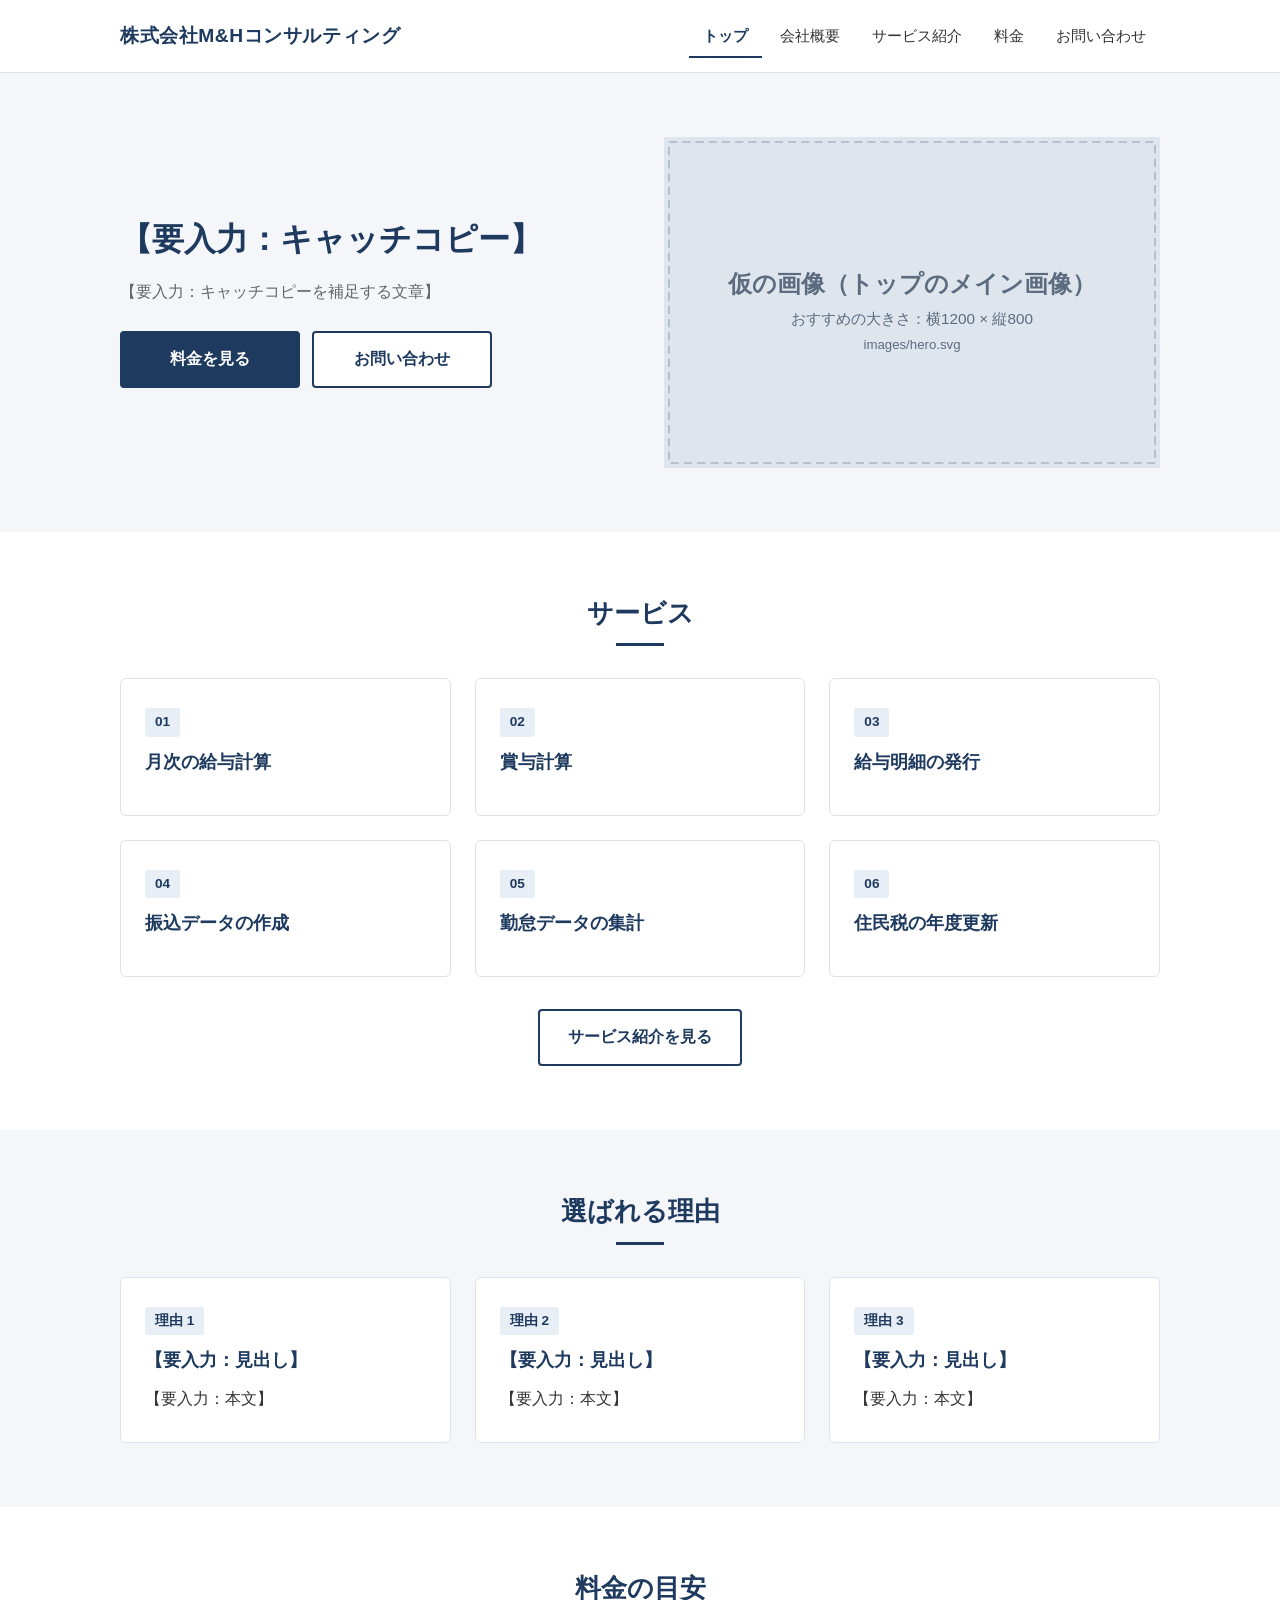
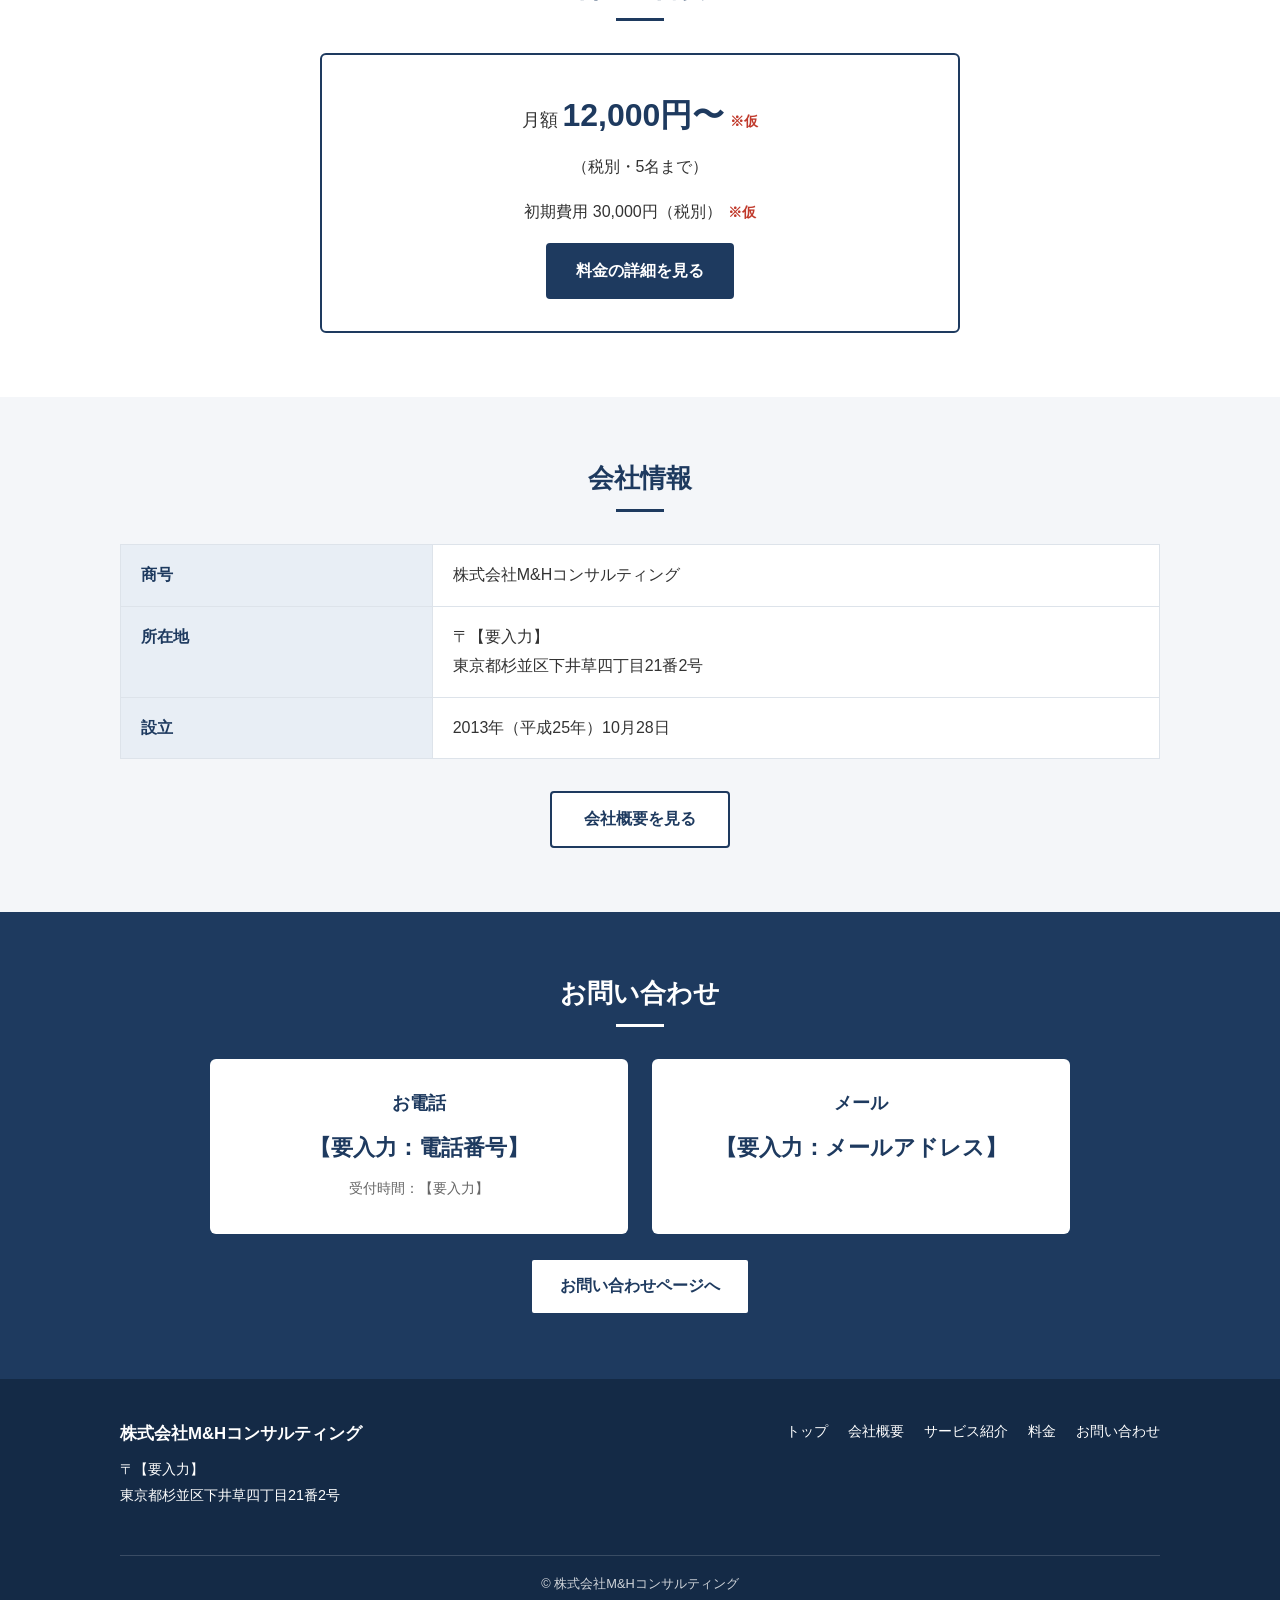
==== index.html @ 479be4f5 "Add company website for M&H Consulting (5 static pages) - Top, company profile, services, pricing an" ====
<!DOCTYPE html>
<html lang="ja">
<head>
  <meta charset="UTF-8">
  <meta name="viewport" content="width=device-width, initial-scale=1">
  <!-- ▼ページの名前（ブラウザのタブに表示されます） -->
  <title>株式会社M&amp;Hコンサルティング｜給与計算代行</title>
  <!-- ▼検索結果に表示される説明文 -->
  <meta name="description" content="【要入力：検索結果に表示される説明文（100文字程度）】">
  <link rel="stylesheet" href="css/style.css">
</head>
<body>

  <!-- ===== ヘッダー（全ページ共通：変更するときは5ファイルすべて直してください） ===== -->
  <header class="site-header">
    <div class="container header-inner">
      <a href="index.html" class="logo">株式会社M&amp;Hコンサルティング</a>
      <nav class="global-nav" aria-label="メインメニュー">
        <ul>
          <li><a href="index.html" aria-current="page">トップ</a></li>
          <li><a href="company.html">会社概要</a></li>
          <li><a href="services.html">サービス紹介</a></li>
          <li><a href="pricing.html">料金</a></li>
          <li><a href="contact.html">お問い合わせ</a></li>
        </ul>
      </nav>
    </div>
  </header>
  <!-- ===== ヘッダーここまで ===== -->

  <main>

    <!-- ===== メイン部分（キャッチコピーと画像） ===== -->
    <section class="hero">
      <div class="container hero-inner">
        <div>
          <!-- ▼キャッチコピー -->
          <h1 class="hero-title">【要入力：キャッチコピー】</h1>
          <!-- ▼キャッチコピーの下の文章 -->
          <p class="hero-lead">【要入力：キャッチコピーを補足する文章】</p>
          <div class="btn-group">
            <a href="pricing.html" class="btn btn-primary">料金を見る</a>
            <a href="contact.html" class="btn btn-outline">お問い合わせ</a>
          </div>
        </div>
        <div>
          <!-- ▼メイン画像（差し替え方は README.md を参照） -->
          <img src="images/hero.svg" alt="メイン画像" width="1200" height="800">
        </div>
      </div>
    </section>

    <!-- ===== サービス ===== -->
    <section class="section">
      <div class="container">
        <h2 class="section-title">サービス</h2>
        <div class="card-grid card-grid-compact">
          <div class="card">
            <span class="card-number">01</span>
            <h3>月次の給与計算</h3>
          </div>
          <div class="card">
            <span class="card-number">02</span>
            <h3>賞与計算</h3>
          </div>
          <div class="card">
            <span class="card-number">03</span>
            <h3>給与明細の発行</h3>
          </div>
          <div class="card">
            <span class="card-number">04</span>
            <h3>振込データの作成</h3>
          </div>
          <div class="card">
            <span class="card-number">05</span>
            <h3>勤怠データの集計</h3>
          </div>
          <div class="card">
            <span class="card-number">06</span>
            <h3>住民税の年度更新</h3>
          </div>
        </div>
        <div class="section-more">
          <a href="services.html" class="btn btn-outline">サービス紹介を見る</a>
        </div>
      </div>
    </section>

    <!-- ===== 選ばれる理由 ===== -->
    <section class="section section-gray">
      <div class="container">
        <h2 class="section-title">選ばれる理由</h2>
        <div class="card-grid">
          <div class="card">
            <span class="card-number">理由 1</span>
            <h3>【要入力：見出し】</h3>
            <p>【要入力：本文】</p>
          </div>
          <div class="card">
            <span class="card-number">理由 2</span>
            <h3>【要入力：見出し】</h3>
            <p>【要入力：本文】</p>
          </div>
          <div class="card">
            <span class="card-number">理由 3</span>
            <h3>【要入力：見出し】</h3>
            <p>【要入力：本文】</p>
          </div>
        </div>
      </div>
    </section>

    <!-- ===== 料金の目安（料金ページの金額を変えたら、ここも直してください） ===== -->
    <section class="section">
      <div class="container">
        <h2 class="section-title">料金の目安</h2>
        <div class="price-summary">
          <p class="price-summary-main">月額 <strong>12,000円〜</strong><span class="temp">※仮</span></p>
          <p>（税別・5名まで）</p>
          <p>初期費用 30,000円（税別）<span class="temp">※仮</span></p>
          <a href="pricing.html" class="btn btn-primary">料金の詳細を見る</a>
        </div>
      </div>
    </section>

    <!-- ===== 会社情報 ===== -->
    <section class="section section-gray">
      <div class="container">
        <h2 class="section-title">会社情報</h2>
        <table class="info-table">
          <tr>
            <th>商号</th>
            <td>株式会社M&amp;Hコンサルティング</td>
          </tr>
          <tr>
            <th>所在地</th>
            <td>〒【要入力】<br>東京都杉並区下井草四丁目21番2号</td>
          </tr>
          <tr>
            <th>設立</th>
            <td>2013年（平成25年）10月28日</td>
          </tr>
        </table>
        <div class="section-more">
          <a href="company.html" class="btn btn-outline">会社概要を見る</a>
        </div>
      </div>
    </section>

    <!-- ===== お問い合わせ（電話番号・メールは、トップ・会社概要・お問い合わせの3ページにあります） ===== -->
    <section class="section cta">
      <div class="container">
        <h2 class="section-title">お問い合わせ</h2>
        <div class="contact-grid">
          <div class="contact-box">
            <h3>お電話</h3>
            <!-- ▼電話番号：「tel:」のあとはハイフンなしの数字（例 tel:0312345678） -->
            <p class="contact-value"><a href="tel:【要入力】">【要入力：電話番号】</a></p>
            <p class="contact-sub">受付時間：【要入力】</p>
          </div>
          <div class="contact-box">
            <h3>メール</h3>
            <!-- ▼メールアドレス：「mailto:」のあとと、表示する文字の2か所 -->
            <p class="contact-value"><a href="mailto:【要入力】">【要入力：メールアドレス】</a></p>
          </div>
        </div>
        <div class="btn-group btn-group-center">
          <a href="contact.html" class="btn btn-outline">お問い合わせページへ</a>
        </div>
      </div>
    </section>

  </main>

  <!-- ===== フッター（全ページ共通：変更するときは5ファイルすべて直してください） ===== -->
  <footer class="site-footer">
    <div class="container">
      <div class="footer-inner">
        <div>
          <p class="footer-name">株式会社M&amp;Hコンサルティング</p>
          <p>〒【要入力】<br>東京都杉並区下井草四丁目21番2号</p>
        </div>
        <nav class="footer-nav" aria-label="フッターメニュー">
          <ul>
            <li><a href="index.html">トップ</a></li>
            <li><a href="company.html">会社概要</a></li>
            <li><a href="services.html">サービス紹介</a></li>
            <li><a href="pricing.html">料金</a></li>
            <li><a href="contact.html">お問い合わせ</a></li>
          </ul>
        </nav>
      </div>
      <p class="copyright">&copy; 株式会社M&amp;Hコンサルティング</p>
    </div>
  </footer>
  <!-- ===== フッターここまで ===== -->

</body>
</html>
---- css/style.css ----
@charset "UTF-8";

/* =========================================================
   株式会社M&Hコンサルティング 共通スタイル
   ---------------------------------------------------------
   ・サイト全体の色は、すぐ下の「色の設定」で変更できます。
   ・このファイルは5ページすべてで共通です。
   ========================================================= */

/* ---------- 色・文字・幅の設定（ここを変えるとサイト全体が変わります） ---------- */
:root {
  --color-main: #1e3a5f;        /* メインの色（濃い紺）：見出し・ボタン・フッター */
  --color-main-dark: #142a46;   /* メインの色の濃いめ：ボタンにマウスを乗せたとき */
  --color-main-light: #e8eef5;  /* メインの色の薄いめ：表の見出し・番号の背景 */
  --color-text: #333333;        /* 本文の文字色 */
  --color-text-light: #666666;  /* 補足の文字色 */
  --color-bg: #ffffff;          /* 基本の背景色 */
  --color-bg-gray: #f4f6f9;     /* 区切り用の薄いグレーの背景色 */
  --color-border: #dde3ea;      /* 線の色 */
  --color-temp: #c0392b;        /* 「※仮」の文字色 */
  --color-notice-bg: #fff4e5;   /* 注意枠の背景色 */
  --color-notice-border: #e8a33d; /* 注意枠の線の色 */

  --font-base: "Hiragino Kaku Gothic ProN", "Hiragino Sans", "Noto Sans JP",
    "Yu Gothic", "YuGothic", Meiryo, sans-serif;

  --max-width: 1080px;          /* ページの最大の横幅 */
}

/* ---------- 基本 ---------- */
*,
*::before,
*::after {
  box-sizing: border-box;
}

html {
  -webkit-text-size-adjust: 100%;
}

body {
  margin: 0;
  font-family: var(--font-base);
  font-size: 16px;
  line-height: 1.8;
  color: var(--color-text);
  background: var(--color-bg);
}

img {
  display: block;
  max-width: 100%;
  height: auto;
}

a {
  color: var(--color-main);
}

h1,
h2,
h3 {
  line-height: 1.4;
  color: var(--color-main);
}

p {
  margin: 0 0 1em;
}

.container {
  width: 100%;
  max-width: var(--max-width);
  margin: 0 auto;
  padding: 0 20px;
}

/* 料金ページなど、横幅を少し狭くしたいところ */
.container-narrow {
  max-width: 860px;
}

/* ---------- ヘッダー（ページ上部） ---------- */
.site-header {
  background: var(--color-bg);
  border-bottom: 1px solid var(--color-border);
}

.header-inner {
  display: flex;
  align-items: center;
  justify-content: space-between;
  gap: 16px;
  min-height: 72px;
}

.logo {
  font-size: 1.2rem;
  font-weight: bold;
  color: var(--color-main);
  text-decoration: none;
  letter-spacing: 0.03em;
}

.global-nav ul {
  display: flex;
  flex-wrap: wrap;
  gap: 4px;
  margin: 0;
  padding: 0;
  list-style: none;
}

.global-nav a {
  display: block;
  padding: 8px 14px;
  color: var(--color-text);
  text-decoration: none;
  font-size: 0.95rem;
  border-radius: 4px;
}

.global-nav a:hover {
  background: var(--color-bg-gray);
}

/* 今見ているページのメニューを目立たせる */
.global-nav a[aria-current="page"] {
  color: var(--color-main);
  font-weight: bold;
  box-shadow: inset 0 -2px 0 var(--color-main);
  border-radius: 0;
}

/* ---------- トップのメイン部分 ---------- */
.hero {
  background: var(--color-bg-gray);
  padding: 64px 0;
}

.hero-inner {
  display: grid;
  grid-template-columns: 1fr 1fr;
  gap: 48px;
  align-items: center;
}

.hero-title {
  margin: 0 0 16px;
  font-size: 2rem;
}

.hero-lead {
  color: var(--color-text-light);
}

/* ---------- 下層ページの見出し帯 ---------- */
.page-header {
  background: var(--color-main);
  color: #fff;
  padding: 40px 0;
}

.page-header h1 {
  margin: 0;
  color: #fff;
  font-size: 1.8rem;
}

.page-header-en {
  margin: 0 0 4px;
  font-size: 0.85rem;
  letter-spacing: 0.2em;
  opacity: 0.8;
}

/* ---------- セクション（区切り） ---------- */
.section {
  padding: 64px 0;
}

.section-gray {
  background: var(--color-bg-gray);
}

.section-title {
  margin: 0 0 32px;
  font-size: 1.6rem;
  text-align: center;
}

.section-title::after {
  content: "";
  display: block;
  width: 48px;
  height: 3px;
  margin: 12px auto 0;
  background: var(--color-main);
}

.section-lead {
  max-width: 760px;
  margin: 0 auto 32px;
  text-align: center;
}

.sub-title {
  margin: 40px 0 16px;
  padding-left: 12px;
  font-size: 1.25rem;
  border-left: 4px solid var(--color-main);
}

.section-more {
  margin-top: 32px;
  text-align: center;
}

/* ---------- ボタン ---------- */
.btn-group {
  display: flex;
  flex-wrap: wrap;
  gap: 12px;
  margin-top: 24px;
}

.btn-group-center {
  justify-content: center;
}

.btn {
  display: inline-block;
  min-width: 180px;
  padding: 12px 28px;
  border: 2px solid var(--color-main);
  border-radius: 4px;
  font-weight: bold;
  text-align: center;
  text-decoration: none;
  transition: background 0.2s, color 0.2s;
}

.btn-primary {
  background: var(--color-main);
  color: #fff;
}

.btn-primary:hover {
  background: var(--color-main-dark);
  border-color: var(--color-main-dark);
}

.btn-outline {
  background: var(--color-bg);
  color: var(--color-main);
}

.btn-outline:hover {
  background: var(--color-main-light);
}

/* ---------- カード（サービス・選ばれる理由など） ---------- */
.card-grid {
  display: grid;
  grid-template-columns: repeat(3, 1fr);
  gap: 24px;
}

.card {
  padding: 28px 24px;
  background: var(--color-bg);
  border: 1px solid var(--color-border);
  border-radius: 6px;
}

.card h3 {
  margin: 0 0 12px;
  font-size: 1.15rem;
}

.card p:last-child {
  margin-bottom: 0;
}

.card-number {
  display: inline-block;
  margin-bottom: 12px;
  padding: 2px 10px;
  background: var(--color-main-light);
  color: var(--color-main);
  font-size: 0.85rem;
  font-weight: bold;
  border-radius: 3px;
}

/* ---------- 2列の配置（画像＋文章） ---------- */
.media {
  display: grid;
  grid-template-columns: 280px 1fr;
  gap: 40px;
  align-items: start;
}

.media-wide {
  grid-template-columns: 1fr 1fr;
  align-items: center;
}

.signature {
  margin-top: 24px;
  text-align: right;
  font-weight: bold;
}

/* ---------- 表 ---------- */
.info-table,
.price-table {
  width: 100%;
  border-collapse: collapse;
  background: var(--color-bg);
}

.info-table th,
.info-table td,
.price-table th,
.price-table td {
  padding: 16px 20px;
  border: 1px solid var(--color-border);
  text-align: left;
  vertical-align: top;
}

.info-table th,
.price-table th {
  width: 30%;
  background: var(--color-main-light);
  color: var(--color-main);
  font-weight: bold;
}

.price-table td {
  font-size: 1.1rem;
  font-weight: bold;
}

.price-table caption {
  padding-bottom: 8px;
  text-align: left;
  color: var(--color-text-light);
  font-size: 0.9rem;
}

.plain-list {
  margin: 0;
  padding-left: 1.2em;
}

/* ---------- 料金の目安（トップ） ---------- */
.price-summary {
  max-width: 640px;
  margin: 0 auto;
  padding: 32px;
  background: var(--color-bg);
  border: 2px solid var(--color-main);
  border-radius: 6px;
  text-align: center;
}

.price-summary-main {
  margin: 0 0 8px;
  font-size: 1.1rem;
}

.price-summary-main strong {
  font-size: 2rem;
  color: var(--color-main);
}

/* ---------- 「※仮」の表示と注意枠 ---------- */
.temp {
  margin-left: 6px;
  color: var(--color-temp);
  font-size: 0.85rem;
  font-weight: bold;
}

.notice {
  margin: 0 0 40px;
  padding: 20px 24px;
  background: var(--color-notice-bg);
  border: 2px solid var(--color-notice-border);
  border-radius: 6px;
}

.notice p:last-child {
  margin-bottom: 0;
}

.note-list {
  margin: 0;
  padding-left: 1.2em;
  color: var(--color-text-light);
  font-size: 0.95rem;
}

.card-grid + .note-list {
  margin-top: 24px;
}

.note-list + .btn-group {
  margin-top: 40px;
}

/* ---------- ご依頼の流れ ---------- */
.flow {
  max-width: 760px;
  margin: 0 auto;
  padding: 0;
  list-style: none;
  counter-reset: flow;
}

.flow li {
  position: relative;
  margin-bottom: 16px;
  padding: 20px 24px 20px 80px;
  background: var(--color-bg);
  border: 1px solid var(--color-border);
  border-radius: 6px;
  counter-increment: flow;
}

.flow li::before {
  content: counter(flow);
  position: absolute;
  top: 20px;
  left: 24px;
  width: 36px;
  height: 36px;
  border-radius: 50%;
  background: var(--color-main);
  color: #fff;
  font-weight: bold;
  line-height: 36px;
  text-align: center;
}

.flow h3 {
  margin: 0 0 4px;
  font-size: 1.1rem;
}

.flow p {
  margin: 0;
}

/* ---------- お問い合わせ ---------- */
.contact-grid {
  display: grid;
  grid-template-columns: 1fr 1fr;
  gap: 24px;
  max-width: 860px;
  margin: 0 auto;
}

.contact-box {
  padding: 32px 24px;
  background: var(--color-bg);
  border: 1px solid var(--color-border);
  border-radius: 6px;
  text-align: center;
}

.contact-box h2,
.contact-box h3 {
  margin: 0 0 12px;
  font-size: 1.1rem;
}

.contact-value {
  margin: 0 0 8px;
  font-size: 1.4rem;
  font-weight: bold;
  word-break: break-all;
}

.contact-value a {
  text-decoration: none;
}

.contact-sub {
  margin: 0;
  color: var(--color-text-light);
  font-size: 0.9rem;
}

/* トップの一番下のお問い合わせ帯 */
.cta {
  background: var(--color-main);
  color: #fff;
}

.cta .section-title {
  color: #fff;
}

.cta .section-title::after {
  background: #fff;
}

.cta .contact-box {
  border: none;
}

.cta .contact-box h3 {
  color: var(--color-main);
}

.cta .contact-box {
  color: var(--color-text);
}

/* ---------- フッター（ページ下部） ---------- */
.site-footer {
  background: var(--color-main-dark);
  color: #fff;
  padding: 40px 0 16px;
  font-size: 0.9rem;
}

.footer-inner {
  display: flex;
  flex-wrap: wrap;
  justify-content: space-between;
  gap: 24px;
}

.footer-name {
  margin-bottom: 8px;
  font-size: 1.05rem;
  font-weight: bold;
}

.footer-nav ul {
  display: flex;
  flex-wrap: wrap;
  gap: 8px 20px;
  margin: 0;
  padding: 0;
  list-style: none;
}

.footer-nav a {
  color: #fff;
  text-decoration: none;
}

.footer-nav a:hover {
  text-decoration: underline;
}

.copyright {
  margin: 32px 0 0;
  padding-top: 16px;
  border-top: 1px solid rgba(255, 255, 255, 0.2);
  text-align: center;
  font-size: 0.8rem;
  opacity: 0.8;
}

/* =========================================================
   スマホ・タブレット向け（画面の幅が狭いときの表示）
   ========================================================= */

/* タブレット（幅960px以下） */
@media (max-width: 960px) {
  .card-grid {
    grid-template-columns: repeat(2, 1fr);
  }
}

/* スマホ（幅768px以下） */
@media (max-width: 768px) {
  body {
    font-size: 15px;
  }

  /* ヘッダー：社名の下にメニューを折り返して並べる */
  .header-inner {
    flex-direction: column;
    gap: 8px;
    padding-top: 12px;
    padding-bottom: 8px;
  }

  .logo {
    font-size: 1.1rem;
  }

  .global-nav ul {
    justify-content: center;
  }

  .global-nav a {
    padding: 6px 10px;
    font-size: 0.9rem;
  }

  .hero {
    padding: 40px 0;
  }

  .hero-inner,
  .media,
  .media-wide,
  .contact-grid {
    grid-template-columns: 1fr;
    gap: 24px;
  }

  .hero-title {
    font-size: 1.5rem;
  }

  .media img {
    max-width: 240px;
    margin: 0 auto;
  }

  .media-wide img {
    max-width: 100%;
  }

  .page-header {
    padding: 28px 0;
  }

  .page-header h1 {
    font-size: 1.5rem;
  }

  .section {
    padding: 48px 0;
  }

  .section-title {
    font-size: 1.35rem;
  }

  .card-grid {
    grid-template-columns: 1fr;
  }

  /* トップのサービス（業務名だけのカード）はスマホでも2列 */
  .card-grid-compact {
    grid-template-columns: repeat(2, 1fr);
    gap: 12px;
  }

  .card-grid-compact .card {
    padding: 16px 12px;
  }

  .card-grid-compact .card h3 {
    margin: 0;
    font-size: 1rem;
  }

  .btn {
    width: 100%;
  }

  /* 表：項目と内容を縦に並べる */
  .info-table th,
  .info-table td {
    display: block;
    width: 100%;
  }

  .info-table th {
    padding: 8px 16px;
    border-bottom: none;
  }

  .info-table td {
    padding: 12px 16px;
  }

  .price-table th,
  .price-table td {
    padding: 12px;
  }

  .price-table th {
    width: 55%;
  }

  .price-table td {
    font-size: 1rem;
  }

  .flow li {
    padding: 16px 16px 16px 64px;
  }

  .flow li::before {
    top: 16px;
    left: 16px;
  }

  .price-summary {
    padding: 24px 16px;
  }

  .price-summary-main strong {
    font-size: 1.6rem;
  }
}
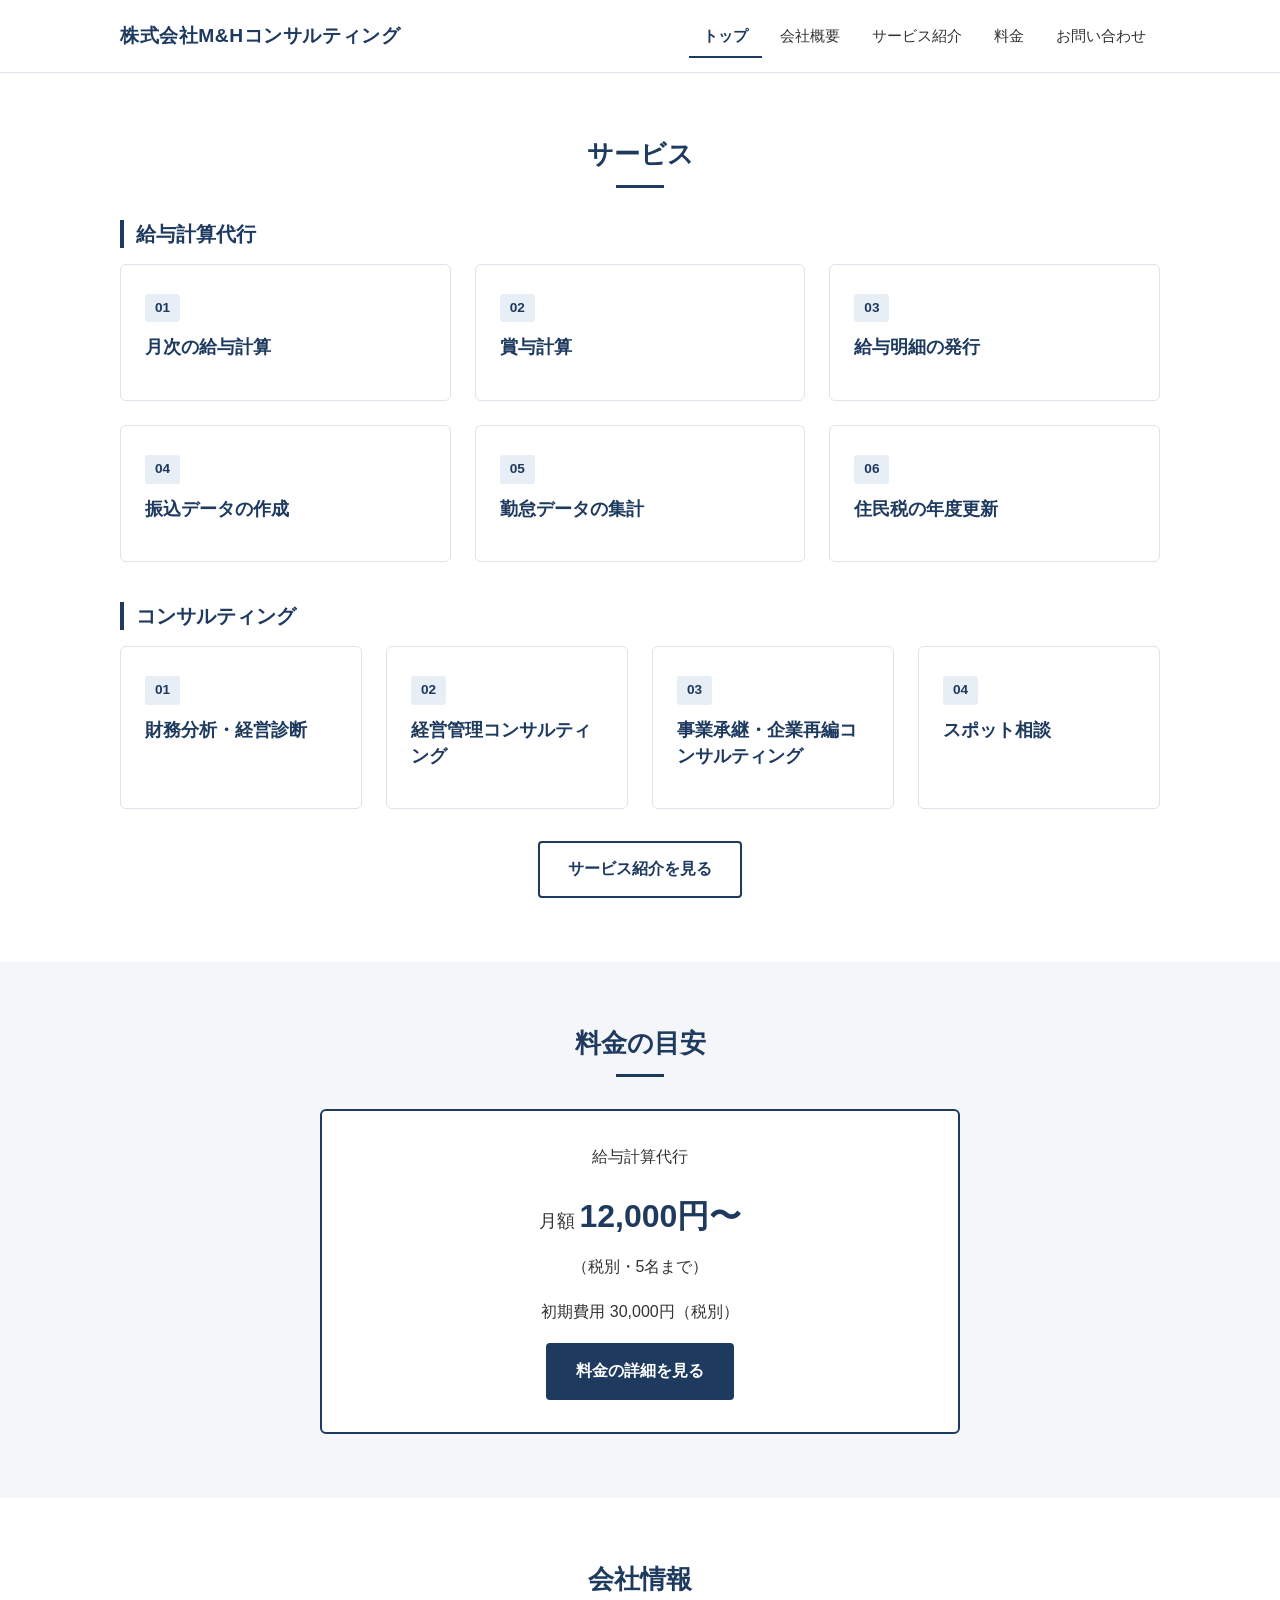
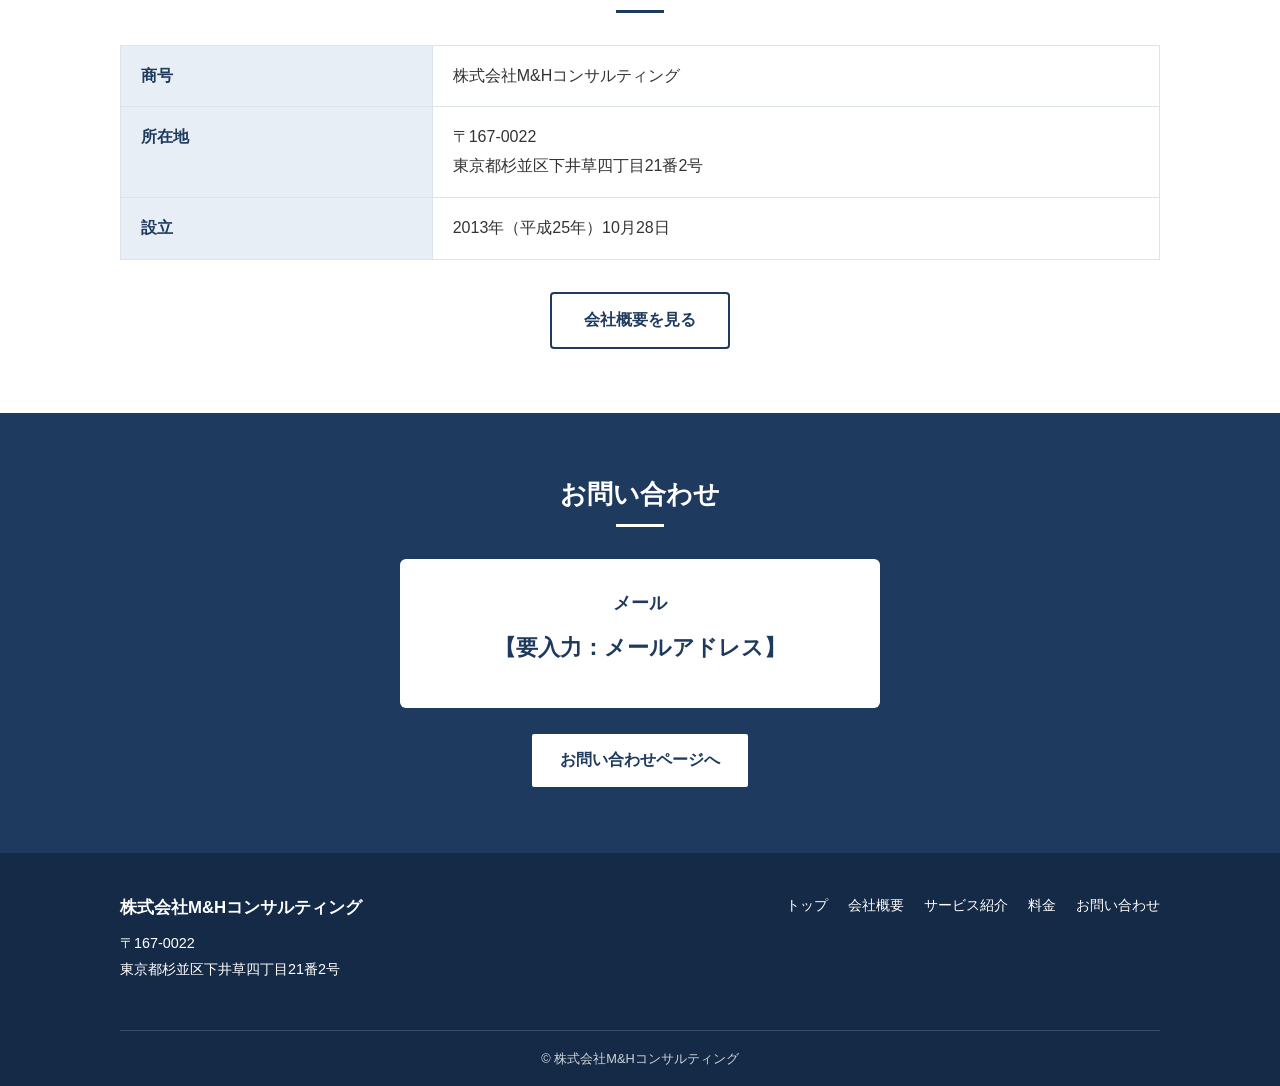
==== commit 72901654: "Revise site per review: simplify top/company, rebuild services, add consulting prices - Top: remove " ====
--- a/index.html
+++ b/index.html
@@ -4,7 +4,7 @@
   <meta charset="UTF-8">
   <meta name="viewport" content="width=device-width, initial-scale=1">
   <!-- ▼ページの名前（ブラウザのタブに表示されます） -->
-  <title>株式会社M&amp;Hコンサルティング｜給与計算代行</title>
+  <title>株式会社M&amp;Hコンサルティング｜給与計算代行・経営コンサルティング</title>
   <!-- ▼検索結果に表示される説明文 -->
   <meta name="description" content="【要入力：検索結果に表示される説明文（100文字程度）】">
   <link rel="stylesheet" href="css/style.css">
@@ -12,9 +12,10 @@
 <body>
 
   <!-- ===== ヘッダー（全ページ共通：変更するときは5ファイルすべて直してください） ===== -->
+  <!-- ※トップページだけ、社名を <h1> で囲んでいます（検索エンジン向け。見た目は他のページと同じです） -->
   <header class="site-header">
     <div class="container header-inner">
-      <a href="index.html" class="logo">株式会社M&amp;Hコンサルティング</a>
+      <h1 class="logo-heading"><a href="index.html" class="logo">株式会社M&amp;Hコンサルティング</a></h1>
       <nav class="global-nav" aria-label="メインメニュー">
         <ul>
           <li><a href="index.html" aria-current="page">トップ</a></li>
@@ -30,101 +31,81 @@
 
   <main>
 
-    <!-- ===== メイン部分（キャッチコピーと画像） ===== -->
-    <section class="hero">
-      <div class="container hero-inner">
-        <div>
-          <!-- ▼キャッチコピー -->
-          <h1 class="hero-title">【要入力：キャッチコピー】</h1>
-          <!-- ▼キャッチコピーの下の文章 -->
-          <p class="hero-lead">【要入力：キャッチコピーを補足する文章】</p>
-          <div class="btn-group">
-            <a href="pricing.html" class="btn btn-primary">料金を見る</a>
-            <a href="contact.html" class="btn btn-outline">お問い合わせ</a>
-          </div>
-        </div>
-        <div>
-          <!-- ▼メイン画像（差し替え方は README.md を参照） -->
-          <img src="images/hero.svg" alt="メイン画像" width="1200" height="800">
-        </div>
-      </div>
-    </section>
-
     <!-- ===== サービス ===== -->
     <section class="section">
       <div class="container">
         <h2 class="section-title">サービス</h2>
+
+        <h3 class="sub-title">給与計算代行</h3>
         <div class="card-grid card-grid-compact">
           <div class="card">
             <span class="card-number">01</span>
-            <h3>月次の給与計算</h3>
+            <h4>月次の給与計算</h4>
           </div>
           <div class="card">
             <span class="card-number">02</span>
-            <h3>賞与計算</h3>
+            <h4>賞与計算</h4>
           </div>
           <div class="card">
             <span class="card-number">03</span>
-            <h3>給与明細の発行</h3>
+            <h4>給与明細の発行</h4>
           </div>
           <div class="card">
             <span class="card-number">04</span>
-            <h3>振込データの作成</h3>
+            <h4>振込データの作成</h4>
           </div>
           <div class="card">
             <span class="card-number">05</span>
-            <h3>勤怠データの集計</h3>
+            <h4>勤怠データの集計</h4>
           </div>
           <div class="card">
             <span class="card-number">06</span>
-            <h3>住民税の年度更新</h3>
+            <h4>住民税の年度更新</h4>
           </div>
         </div>
+
+        <h3 class="sub-title">コンサルティング</h3>
+        <div class="card-grid card-grid-4 card-grid-compact">
+          <div class="card">
+            <span class="card-number">01</span>
+            <h4>財務分析・経営診断</h4>
+          </div>
+          <div class="card">
+            <span class="card-number">02</span>
+            <h4>経営管理コンサルティング</h4>
+          </div>
+          <div class="card">
+            <span class="card-number">03</span>
+            <h4>事業承継・企業再編コンサルティング</h4>
+          </div>
+          <div class="card">
+            <span class="card-number">04</span>
+            <h4>スポット相談</h4>
+          </div>
+        </div>
+
         <div class="section-more">
           <a href="services.html" class="btn btn-outline">サービス紹介を見る</a>
         </div>
       </div>
     </section>
 
-    <!-- ===== 選ばれる理由 ===== -->
+    <!-- ===== 料金の目安（料金ページの金額を変えたら、ここも直してください） ===== -->
     <section class="section section-gray">
-      <div class="container">
-        <h2 class="section-title">選ばれる理由</h2>
-        <div class="card-grid">
-          <div class="card">
-            <span class="card-number">理由 1</span>
-            <h3>【要入力：見出し】</h3>
-            <p>【要入力：本文】</p>
-          </div>
-          <div class="card">
-            <span class="card-number">理由 2</span>
-            <h3>【要入力：見出し】</h3>
-            <p>【要入力：本文】</p>
-          </div>
-          <div class="card">
-            <span class="card-number">理由 3</span>
-            <h3>【要入力：見出し】</h3>
-            <p>【要入力：本文】</p>
-          </div>
-        </div>
-      </div>
-    </section>
-
-    <!-- ===== 料金の目安（料金ページの金額を変えたら、ここも直してください） ===== -->
-    <section class="section">
       <div class="container">
         <h2 class="section-title">料金の目安</h2>
         <div class="price-summary">
-          <p class="price-summary-main">月額 <strong>12,000円〜</strong><span class="temp">※仮</span></p>
+          <p>給与計算代行</p>
+          <p class="price-summary-main">月額 <strong>12,000円〜</strong></p>
           <p>（税別・5名まで）</p>
-          <p>初期費用 30,000円（税別）<span class="temp">※仮</span></p>
+          <p>初期費用 30,000円（税別）</p>
           <a href="pricing.html" class="btn btn-primary">料金の詳細を見る</a>
         </div>
       </div>
     </section>
 
     <!-- ===== 会社情報 ===== -->
-    <section class="section section-gray">
+    <section class="section">
       <div class="container">
         <h2 class="section-title">会社情報</h2>
         <table class="info-table">
@@ -134,7 +115,7 @@
           </tr>
           <tr>
             <th>所在地</th>
-            <td>〒【要入力】<br>東京都杉並区下井草四丁目21番2号</td>
+            <td>〒167-0022<br>東京都杉並区下井草四丁目21番2号</td>
           </tr>
           <tr>
             <th>設立</th>
@@ -147,17 +128,11 @@
       </div>
     </section>
 
-    <!-- ===== お問い合わせ（電話番号・メールは、トップ・会社概要・お問い合わせの3ページにあります） ===== -->
+    <!-- ===== お問い合わせ（メールアドレスは、トップ・会社概要・お問い合わせの3ページにあります） ===== -->
     <section class="section cta">
       <div class="container">
         <h2 class="section-title">お問い合わせ</h2>
-        <div class="contact-grid">
-          <div class="contact-box">
-            <h3>お電話</h3>
-            <!-- ▼電話番号：「tel:」のあとはハイフンなしの数字（例 tel:0312345678） -->
-            <p class="contact-value"><a href="tel:【要入力】">【要入力：電話番号】</a></p>
-            <p class="contact-sub">受付時間：【要入力】</p>
-          </div>
+        <div class="contact-grid contact-grid-single">
           <div class="contact-box">
             <h3>メール</h3>
             <!-- ▼メールアドレス：「mailto:」のあとと、表示する文字の2か所 -->
@@ -178,7 +153,7 @@
       <div class="footer-inner">
         <div>
           <p class="footer-name">株式会社M&amp;Hコンサルティング</p>
-          <p>〒【要入力】<br>東京都杉並区下井草四丁目21番2号</p>
+          <p>〒167-0022<br>東京都杉並区下井草四丁目21番2号</p>
         </div>
         <nav class="footer-nav" aria-label="フッターメニュー">
           <ul>
--- a/css/style.css
+++ b/css/style.css
@@ -59,7 +59,8 @@
 
 h1,
 h2,
-h3 {
+h3,
+h4 {
   line-height: 1.4;
   color: var(--color-main);
 }
@@ -92,6 +93,12 @@
   justify-content: space-between;
   gap: 16px;
   min-height: 72px;
+}
+
+.logo-heading {
+  margin: 0;
+  font-size: inherit;
+  line-height: inherit;
 }
 
 .logo {
@@ -132,28 +139,6 @@
   border-radius: 0;
 }
 
-/* ---------- トップのメイン部分 ---------- */
-.hero {
-  background: var(--color-bg-gray);
-  padding: 64px 0;
-}
-
-.hero-inner {
-  display: grid;
-  grid-template-columns: 1fr 1fr;
-  gap: 48px;
-  align-items: center;
-}
-
-.hero-title {
-  margin: 0 0 16px;
-  font-size: 2rem;
-}
-
-.hero-lead {
-  color: var(--color-text-light);
-}
-
 /* ---------- 下層ページの見出し帯 ---------- */
 .page-header {
   background: var(--color-main);
@@ -211,6 +196,11 @@
   border-left: 4px solid var(--color-main);
 }
 
+.section-title + .sub-title,
+.notice + .sub-title {
+  margin-top: 0;
+}
+
 .section-more {
   margin-top: 32px;
   text-align: center;
@@ -273,13 +263,39 @@
   border-radius: 6px;
 }
 
-.card h3 {
+.card-grid-2 {
+  grid-template-columns: repeat(2, 1fr);
+}
+
+.card-grid-4 {
+  grid-template-columns: repeat(4, 1fr);
+}
+
+.card h3,
+.card h4 {
   margin: 0 0 12px;
   font-size: 1.15rem;
 }
 
 .card p:last-child {
   margin-bottom: 0;
+}
+
+/* カードの下の小さなラベル（「月額料金に含む」「オプション」など） */
+.tag {
+  display: inline-block;
+  margin: 4px 4px 0 0;
+  padding: 2px 10px;
+  border: 1px solid var(--color-main);
+  border-radius: 999px;
+  color: var(--color-main);
+  font-size: 0.8rem;
+}
+
+.tag-sub {
+  border-color: var(--color-border);
+  background: var(--color-bg-gray);
+  color: var(--color-text-light);
 }
 
 .card-number {
@@ -296,20 +312,101 @@
 /* ---------- 2列の配置（画像＋文章） ---------- */
 .media {
   display: grid;
-  grid-template-columns: 280px 1fr;
+  grid-template-columns: 1fr 1fr;
   gap: 40px;
-  align-items: start;
-}
-
-.media-wide {
-  grid-template-columns: 1fr 1fr;
   align-items: center;
 }
 
-.signature {
-  margin-top: 24px;
-  text-align: right;
-  font-weight: bold;
+/* ---------- お悩みのチェックリスト ---------- */
+.check-list {
+  margin: 0;
+  padding: 0;
+  list-style: none;
+}
+
+.check-list li {
+  position: relative;
+  margin-bottom: 12px;
+  padding: 16px 20px 16px 56px;
+  background: var(--color-bg);
+  border: 1px solid var(--color-border);
+  border-radius: 6px;
+}
+
+.check-list li::before {
+  content: "✓";
+  position: absolute;
+  top: 16px;
+  left: 20px;
+  width: 24px;
+  height: 24px;
+  border-radius: 50%;
+  background: var(--color-main);
+  color: #fff;
+  font-size: 0.85rem;
+  font-weight: bold;
+  line-height: 24px;
+  text-align: center;
+}
+
+/* ---------- よくあるご質問（クリックで答えが開きます） ---------- */
+.faq details {
+  margin-bottom: 12px;
+  background: var(--color-bg);
+  border: 1px solid var(--color-border);
+  border-radius: 6px;
+}
+
+.faq summary {
+  position: relative;
+  padding: 16px 48px 16px 52px;
+  color: var(--color-main);
+  font-weight: bold;
+  cursor: pointer;
+  list-style: none;
+}
+
+.faq summary::-webkit-details-marker {
+  display: none;
+}
+
+.faq summary::before {
+  content: "Q";
+  position: absolute;
+  top: 14px;
+  left: 18px;
+  font-size: 1.1rem;
+}
+
+.faq summary::after {
+  content: "＋";
+  position: absolute;
+  top: 16px;
+  right: 18px;
+}
+
+.faq details[open] summary::after {
+  content: "－";
+}
+
+.faq details p {
+  position: relative;
+  margin: 0;
+  padding: 0 20px 16px 52px;
+}
+
+.faq details p::before {
+  content: "A";
+  position: absolute;
+  top: -2px;
+  left: 18px;
+  color: var(--color-temp);
+  font-size: 1.1rem;
+  font-weight: bold;
+}
+
+.faq + .btn-group {
+  margin-top: 40px;
 }
 
 /* ---------- 表 ---------- */
@@ -343,6 +440,23 @@
   font-weight: bold;
 }
 
+.price-table .th-sub {
+  display: block;
+  color: var(--color-text-light);
+  font-size: 0.85rem;
+  font-weight: normal;
+}
+
+/* 対応範囲の表 */
+.scope-table td {
+  font-size: 1rem;
+}
+
+.scope-table td.is-out {
+  color: var(--color-text-light);
+  font-weight: normal;
+}
+
 .price-table caption {
   padding-bottom: 8px;
   text-align: left;
@@ -403,7 +517,8 @@
   font-size: 0.95rem;
 }
 
-.card-grid + .note-list {
+.card-grid + .note-list,
+.price-table + .note-list {
   margin-top: 24px;
 }
 
@@ -477,6 +592,11 @@
   font-size: 1.1rem;
 }
 
+.contact-grid-single {
+  grid-template-columns: 1fr;
+  max-width: 480px;
+}
+
 .contact-value {
   margin: 0 0 8px;
   font-size: 1.4rem;
@@ -574,7 +694,8 @@
 
 /* タブレット（幅960px以下） */
 @media (max-width: 960px) {
-  .card-grid {
+  .card-grid,
+  .card-grid-4 {
     grid-template-columns: repeat(2, 1fr);
   }
 }
@@ -606,29 +727,10 @@
     font-size: 0.9rem;
   }
 
-  .hero {
-    padding: 40px 0;
-  }
-
-  .hero-inner,
   .media,
-  .media-wide,
   .contact-grid {
     grid-template-columns: 1fr;
     gap: 24px;
-  }
-
-  .hero-title {
-    font-size: 1.5rem;
-  }
-
-  .media img {
-    max-width: 240px;
-    margin: 0 auto;
-  }
-
-  .media-wide img {
-    max-width: 100%;
   }
 
   .page-header {
@@ -661,9 +763,18 @@
     padding: 16px 12px;
   }
 
-  .card-grid-compact .card h3 {
+  .card-grid-compact .card h4 {
     margin: 0;
     font-size: 1rem;
+  }
+
+  .check-list li {
+    padding: 12px 16px 12px 48px;
+  }
+
+  .check-list li::before {
+    top: 12px;
+    left: 14px;
   }
 
   .btn {
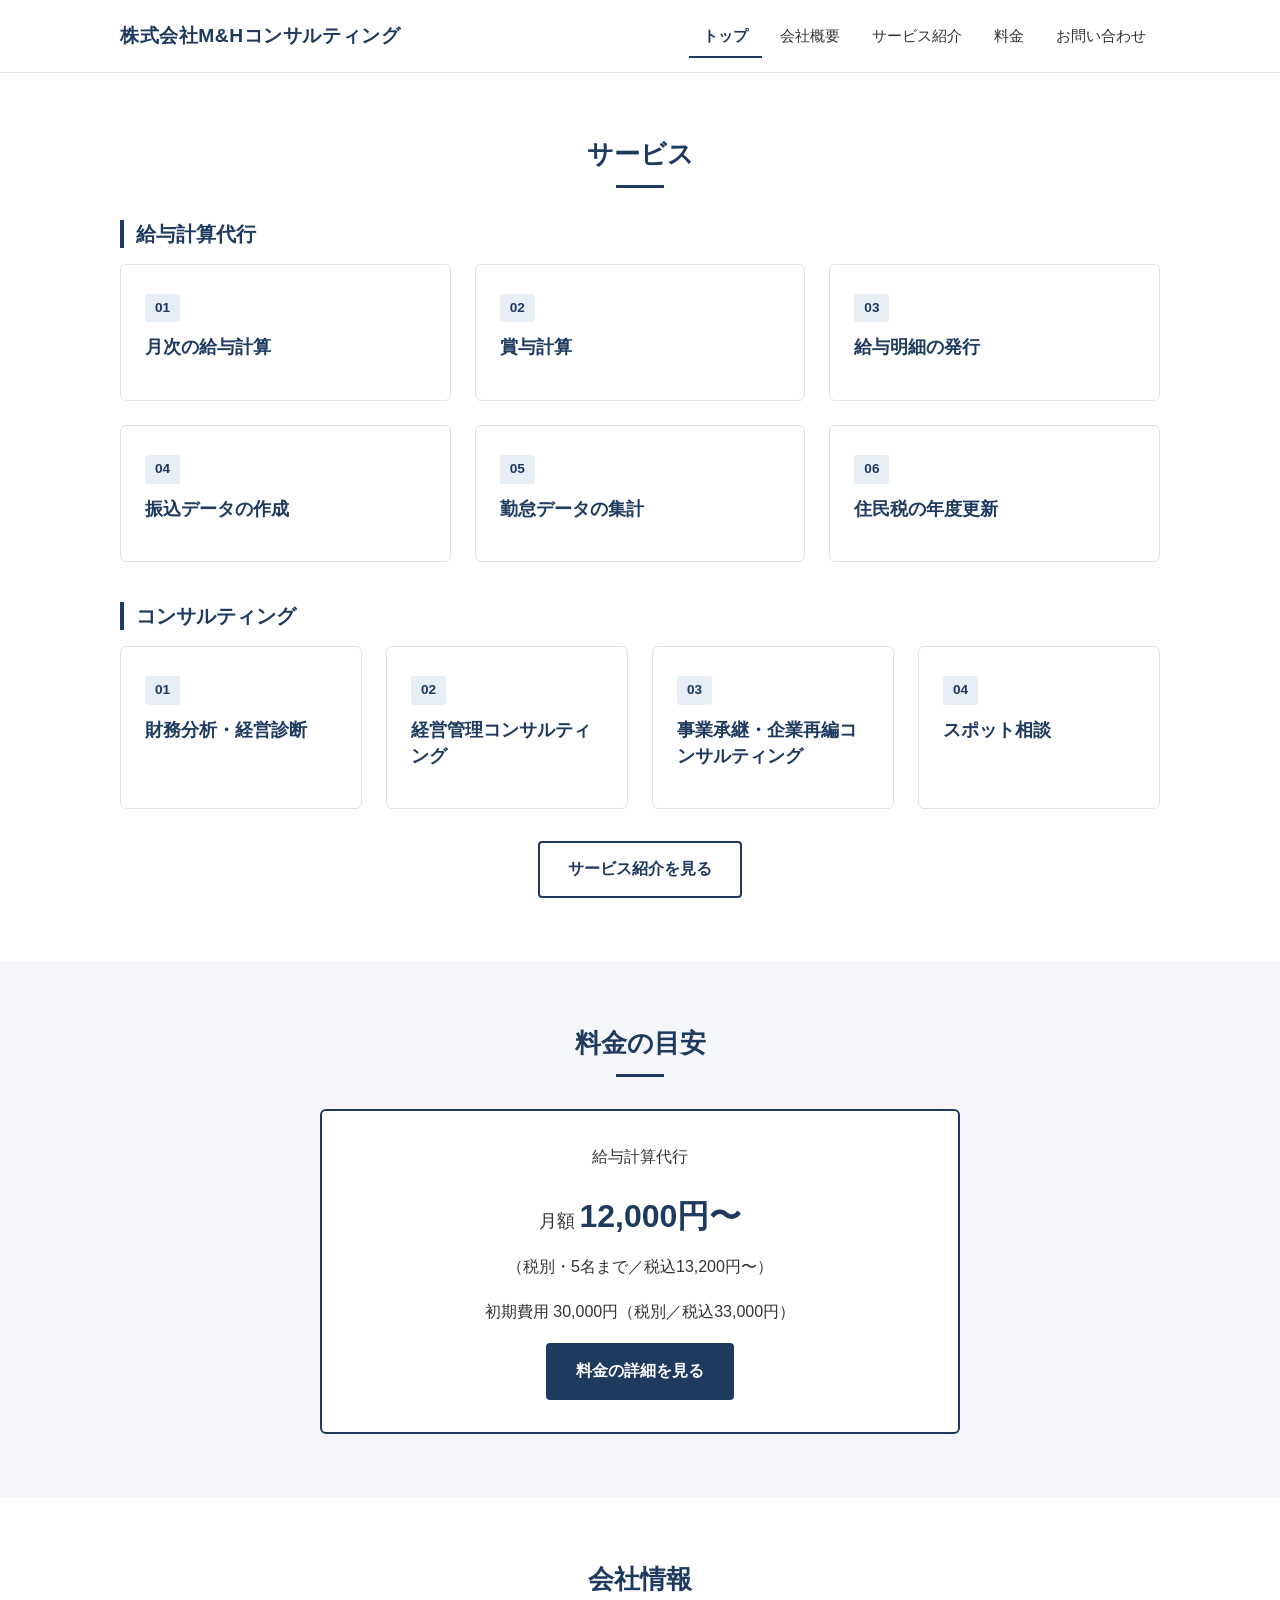
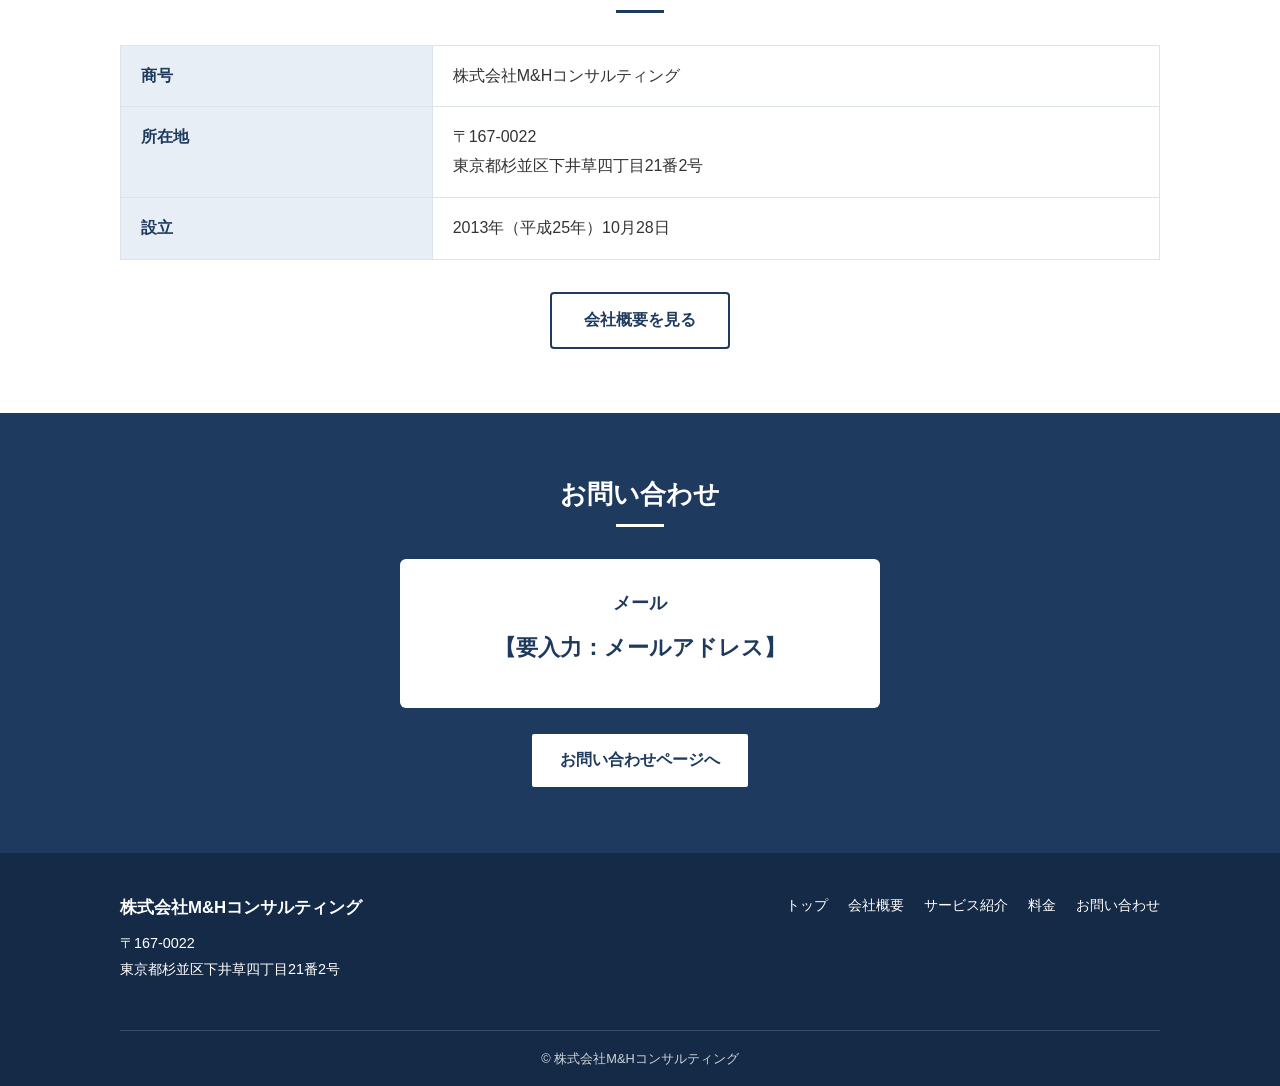
==== commit 54bdf064: "Show tax-inclusive amounts next to all prices - Pricing: add tax-inclusive amount (10%) in parenthes" ====
--- a/index.html
+++ b/index.html
@@ -97,8 +97,8 @@
         <div class="price-summary">
           <p>給与計算代行</p>
           <p class="price-summary-main">月額 <strong>12,000円〜</strong></p>
-          <p>（税別・5名まで）</p>
-          <p>初期費用 30,000円（税別）</p>
+          <p>（税別・5名まで／税込13,200円〜）</p>
+          <p>初期費用 30,000円（税別／税込33,000円）</p>
           <a href="pricing.html" class="btn btn-primary">料金の詳細を見る</a>
         </div>
       </div>
--- a/css/style.css
+++ b/css/style.css
@@ -17,9 +17,6 @@
   --color-bg: #ffffff;          /* 基本の背景色 */
   --color-bg-gray: #f4f6f9;     /* 区切り用の薄いグレーの背景色 */
   --color-border: #dde3ea;      /* 線の色 */
-  --color-temp: #c0392b;        /* 「※仮」の文字色 */
-  --color-notice-bg: #fff4e5;   /* 注意枠の背景色 */
-  --color-notice-border: #e8a33d; /* 注意枠の線の色 */
 
   --font-base: "Hiragino Kaku Gothic ProN", "Hiragino Sans", "Noto Sans JP",
     "Yu Gothic", "YuGothic", Meiryo, sans-serif;
@@ -196,8 +193,7 @@
   border-left: 4px solid var(--color-main);
 }
 
-.section-title + .sub-title,
-.notice + .sub-title {
+.section-title + .sub-title {
   margin-top: 0;
 }
 
@@ -349,66 +345,6 @@
   text-align: center;
 }
 
-/* ---------- よくあるご質問（クリックで答えが開きます） ---------- */
-.faq details {
-  margin-bottom: 12px;
-  background: var(--color-bg);
-  border: 1px solid var(--color-border);
-  border-radius: 6px;
-}
-
-.faq summary {
-  position: relative;
-  padding: 16px 48px 16px 52px;
-  color: var(--color-main);
-  font-weight: bold;
-  cursor: pointer;
-  list-style: none;
-}
-
-.faq summary::-webkit-details-marker {
-  display: none;
-}
-
-.faq summary::before {
-  content: "Q";
-  position: absolute;
-  top: 14px;
-  left: 18px;
-  font-size: 1.1rem;
-}
-
-.faq summary::after {
-  content: "＋";
-  position: absolute;
-  top: 16px;
-  right: 18px;
-}
-
-.faq details[open] summary::after {
-  content: "－";
-}
-
-.faq details p {
-  position: relative;
-  margin: 0;
-  padding: 0 20px 16px 52px;
-}
-
-.faq details p::before {
-  content: "A";
-  position: absolute;
-  top: -2px;
-  left: 18px;
-  color: var(--color-temp);
-  font-size: 1.1rem;
-  font-weight: bold;
-}
-
-.faq + .btn-group {
-  margin-top: 40px;
-}
-
 /* ---------- 表 ---------- */
 .info-table,
 .price-table {
@@ -440,6 +376,15 @@
   font-weight: bold;
 }
 
+/* 税込の金額（料金表のかっこ内） */
+.price-table .tax-in {
+  margin-left: 4px;
+  color: var(--color-text-light);
+  font-size: 0.85rem;
+  font-weight: normal;
+  white-space: nowrap;
+}
+
 .price-table .th-sub {
   display: block;
   color: var(--color-text-light);
@@ -488,26 +433,6 @@
 .price-summary-main strong {
   font-size: 2rem;
   color: var(--color-main);
-}
-
-/* ---------- 「※仮」の表示と注意枠 ---------- */
-.temp {
-  margin-left: 6px;
-  color: var(--color-temp);
-  font-size: 0.85rem;
-  font-weight: bold;
-}
-
-.notice {
-  margin: 0 0 40px;
-  padding: 20px 24px;
-  background: var(--color-notice-bg);
-  border: 2px solid var(--color-notice-border);
-  border-radius: 6px;
-}
-
-.notice p:last-child {
-  margin-bottom: 0;
 }
 
 .note-list {
@@ -803,11 +728,17 @@
   }
 
   .price-table th {
-    width: 55%;
+    width: 50%;
   }
 
   .price-table td {
     font-size: 1rem;
+  }
+
+  /* スマホでは税込の金額を次の行に表示 */
+  .price-table .tax-in {
+    display: block;
+    margin-left: 0;
   }
 
   .flow li {
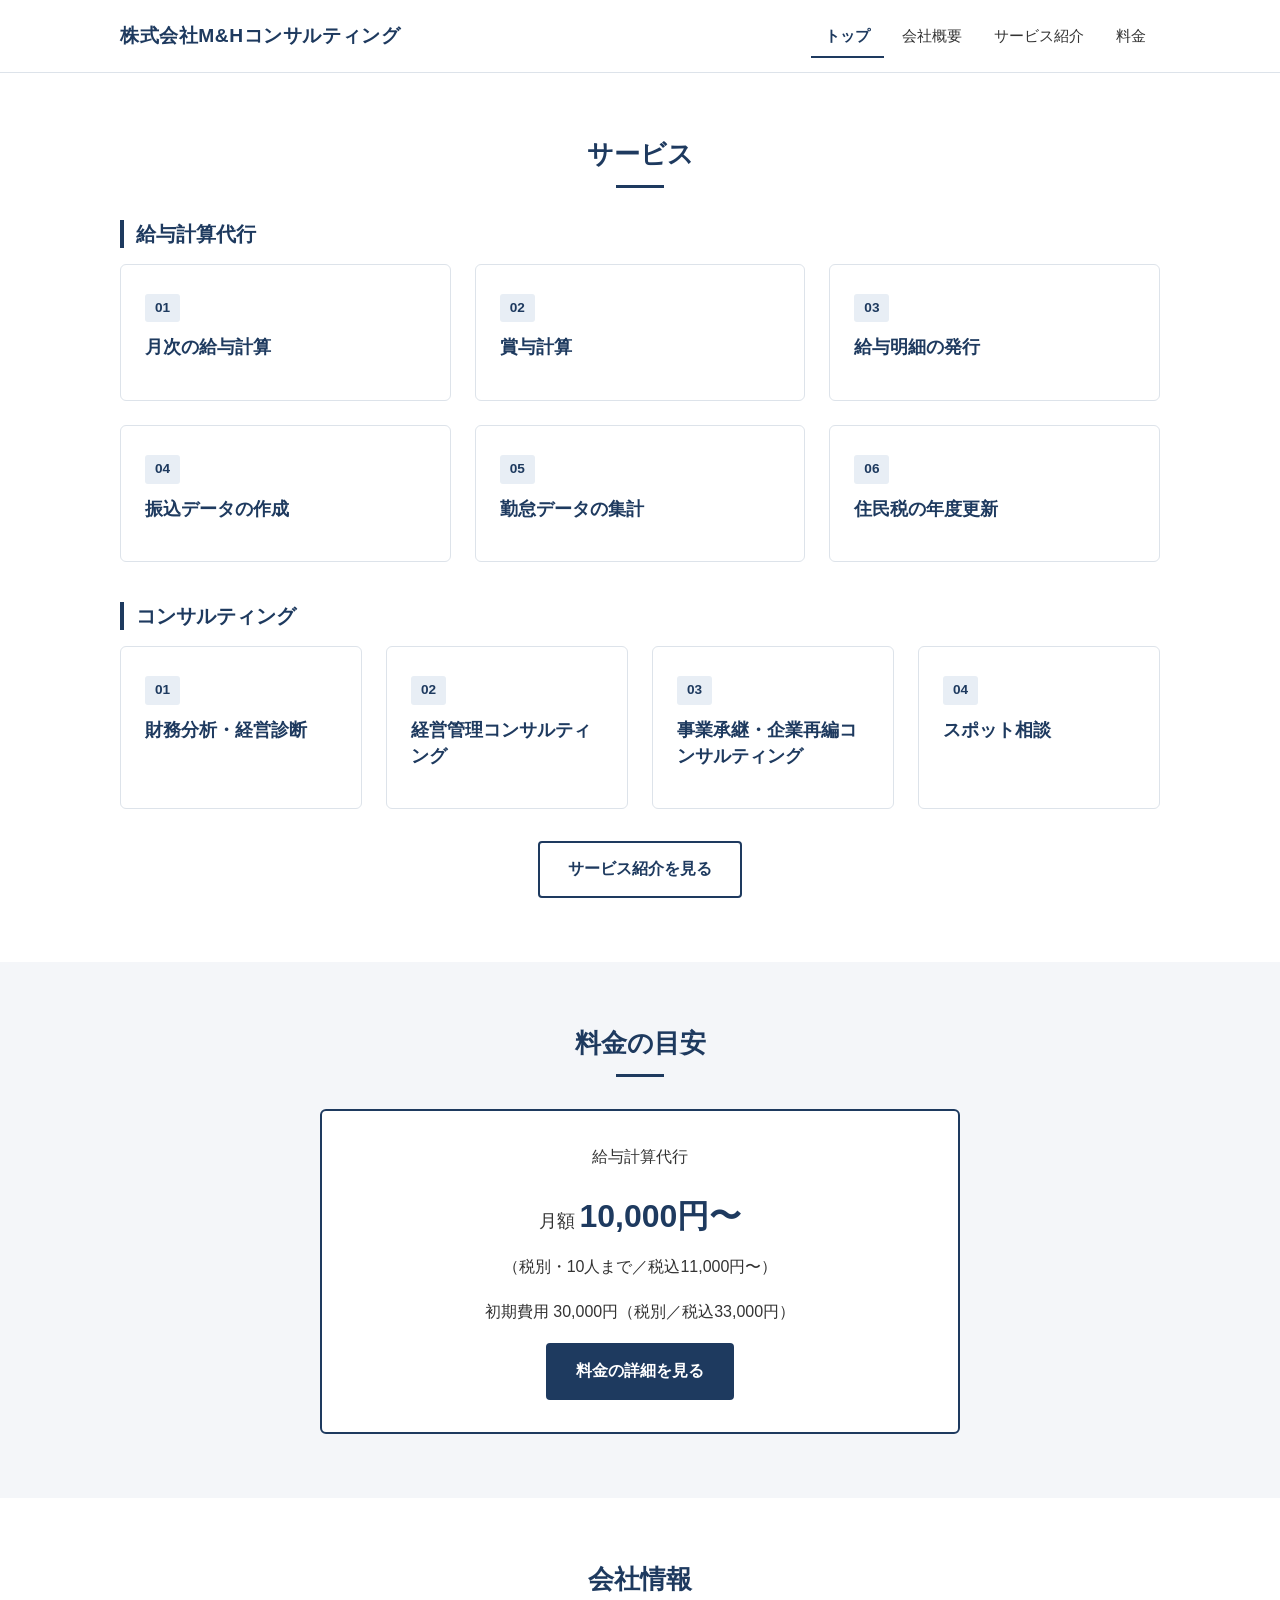
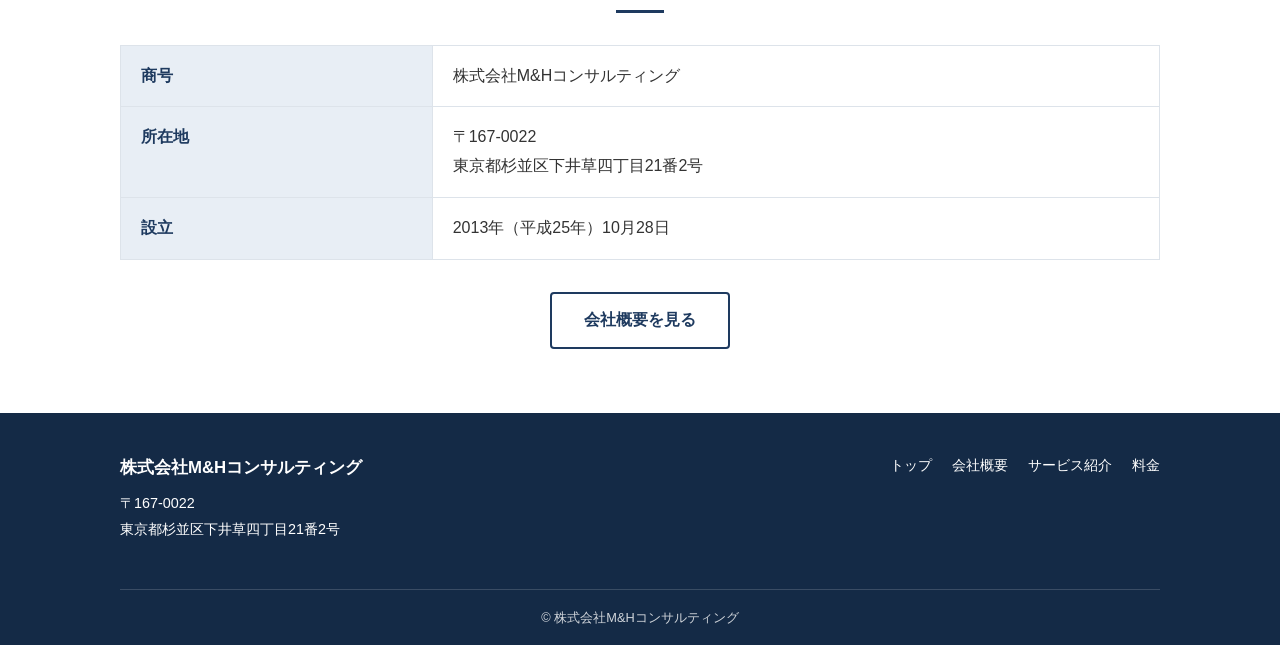
==== commit d9feada2: "Remove all contact info and switch monthly payroll fee to 10-person tiers - Service is limited to cl" ====
--- a/index.html
+++ b/index.html
@@ -11,7 +11,7 @@
 </head>
 <body>
 
-  <!-- ===== ヘッダー（全ページ共通：変更するときは5ファイルすべて直してください） ===== -->
+  <!-- ===== ヘッダー（全ページ共通：変更するときは4ファイルすべて直してください） ===== -->
   <!-- ※トップページだけ、社名を <h1> で囲んでいます（検索エンジン向け。見た目は他のページと同じです） -->
   <header class="site-header">
     <div class="container header-inner">
@@ -22,7 +22,6 @@
           <li><a href="company.html">会社概要</a></li>
           <li><a href="services.html">サービス紹介</a></li>
           <li><a href="pricing.html">料金</a></li>
-          <li><a href="contact.html">お問い合わせ</a></li>
         </ul>
       </nav>
     </div>
@@ -96,8 +95,8 @@
         <h2 class="section-title">料金の目安</h2>
         <div class="price-summary">
           <p>給与計算代行</p>
-          <p class="price-summary-main">月額 <strong>12,000円〜</strong></p>
-          <p>（税別・5名まで／税込13,200円〜）</p>
+          <p class="price-summary-main">月額 <strong>10,000円〜</strong></p>
+          <p>（税別・10人まで／税込11,000円〜）</p>
           <p>初期費用 30,000円（税別／税込33,000円）</p>
           <a href="pricing.html" class="btn btn-primary">料金の詳細を見る</a>
         </div>
@@ -128,26 +127,10 @@
       </div>
     </section>
 
-    <!-- ===== お問い合わせ（メールアドレスは、トップ・会社概要・お問い合わせの3ページにあります） ===== -->
-    <section class="section cta">
-      <div class="container">
-        <h2 class="section-title">お問い合わせ</h2>
-        <div class="contact-grid contact-grid-single">
-          <div class="contact-box">
-            <h3>メール</h3>
-            <!-- ▼メールアドレス：「mailto:」のあとと、表示する文字の2か所 -->
-            <p class="contact-value"><a href="mailto:【要入力】">【要入力：メールアドレス】</a></p>
-          </div>
-        </div>
-        <div class="btn-group btn-group-center">
-          <a href="contact.html" class="btn btn-outline">お問い合わせページへ</a>
-        </div>
-      </div>
-    </section>
 
   </main>
 
-  <!-- ===== フッター（全ページ共通：変更するときは5ファイルすべて直してください） ===== -->
+  <!-- ===== フッター（全ページ共通：変更するときは4ファイルすべて直してください） ===== -->
   <footer class="site-footer">
     <div class="container">
       <div class="footer-inner">
@@ -161,7 +144,6 @@
             <li><a href="company.html">会社概要</a></li>
             <li><a href="services.html">サービス紹介</a></li>
             <li><a href="pricing.html">料金</a></li>
-            <li><a href="contact.html">お問い合わせ</a></li>
           </ul>
         </nav>
       </div>
--- a/css/style.css
+++ b/css/style.css
@@ -4,7 +4,7 @@
    株式会社M&Hコンサルティング 共通スタイル
    ---------------------------------------------------------
    ・サイト全体の色は、すぐ下の「色の設定」で変更できます。
-   ・このファイルは5ページすべてで共通です。
+   ・このファイルは4ページすべてで共通です。
    ========================================================= */
 
 /* ---------- 色・文字・幅の設定（ここを変えるとサイト全体が変わります） ---------- */
@@ -447,8 +447,14 @@
   margin-top: 24px;
 }
 
-.note-list + .btn-group {
-  margin-top: 40px;
+/* ---------- 「会計事務所のお客様限定」のお知らせ ---------- */
+.limited-note {
+  margin: 0 0 40px;
+  padding: 14px 20px;
+  background: var(--color-main-light);
+  border-left: 4px solid var(--color-main);
+  color: var(--color-main);
+  font-weight: bold;
 }
 
 /* ---------- ご依頼の流れ ---------- */
@@ -494,77 +500,6 @@
   margin: 0;
 }
 
-/* ---------- お問い合わせ ---------- */
-.contact-grid {
-  display: grid;
-  grid-template-columns: 1fr 1fr;
-  gap: 24px;
-  max-width: 860px;
-  margin: 0 auto;
-}
-
-.contact-box {
-  padding: 32px 24px;
-  background: var(--color-bg);
-  border: 1px solid var(--color-border);
-  border-radius: 6px;
-  text-align: center;
-}
-
-.contact-box h2,
-.contact-box h3 {
-  margin: 0 0 12px;
-  font-size: 1.1rem;
-}
-
-.contact-grid-single {
-  grid-template-columns: 1fr;
-  max-width: 480px;
-}
-
-.contact-value {
-  margin: 0 0 8px;
-  font-size: 1.4rem;
-  font-weight: bold;
-  word-break: break-all;
-}
-
-.contact-value a {
-  text-decoration: none;
-}
-
-.contact-sub {
-  margin: 0;
-  color: var(--color-text-light);
-  font-size: 0.9rem;
-}
-
-/* トップの一番下のお問い合わせ帯 */
-.cta {
-  background: var(--color-main);
-  color: #fff;
-}
-
-.cta .section-title {
-  color: #fff;
-}
-
-.cta .section-title::after {
-  background: #fff;
-}
-
-.cta .contact-box {
-  border: none;
-}
-
-.cta .contact-box h3 {
-  color: var(--color-main);
-}
-
-.cta .contact-box {
-  color: var(--color-text);
-}
-
 /* ---------- フッター（ページ下部） ---------- */
 .site-footer {
   background: var(--color-main-dark);
@@ -652,8 +587,7 @@
     font-size: 0.9rem;
   }
 
-  .media,
-  .contact-grid {
+  .media {
     grid-template-columns: 1fr;
     gap: 24px;
   }
